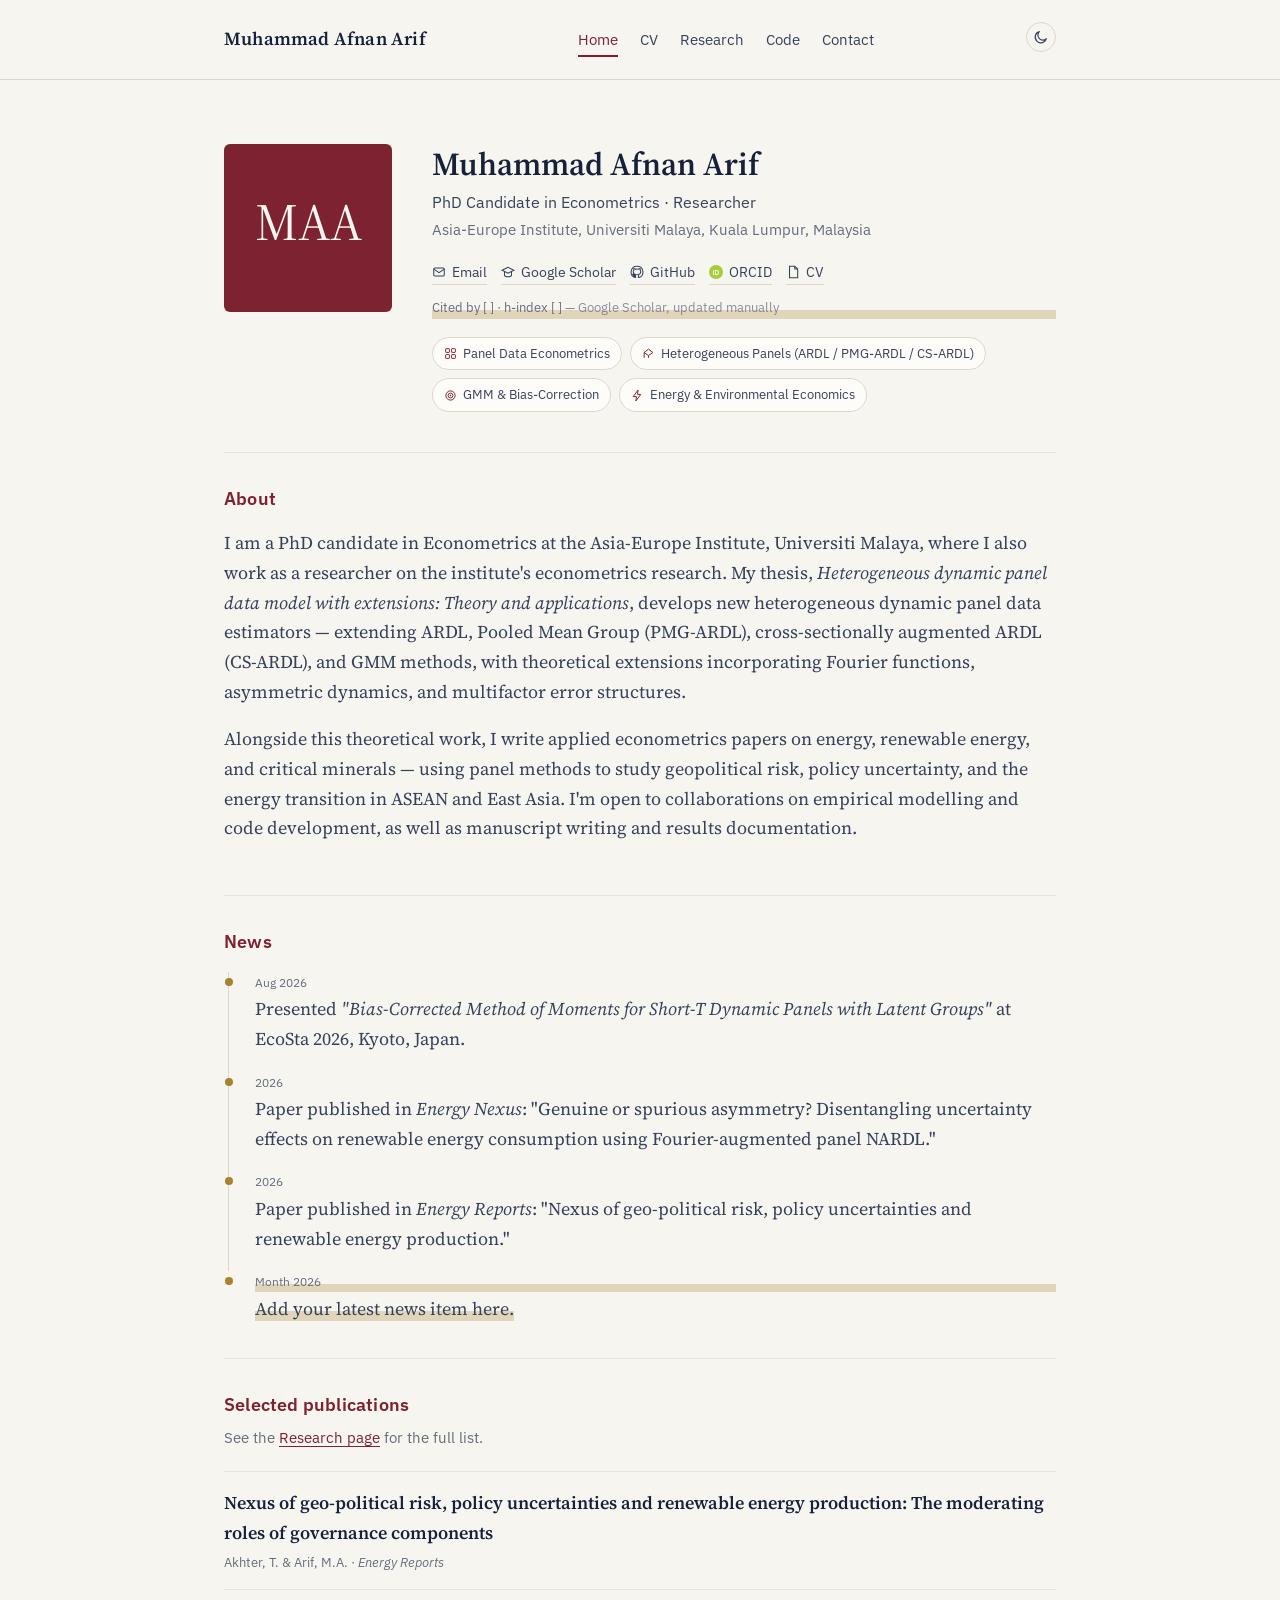
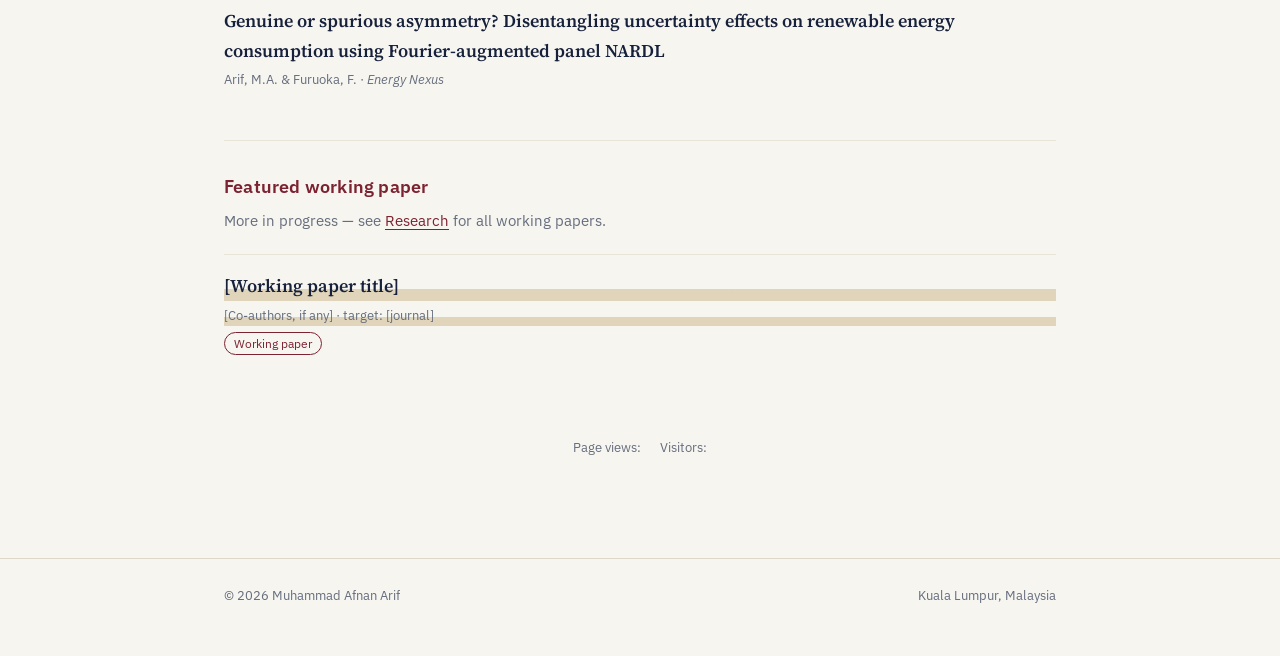
==== index.html @ 2449d8ac "Add files via upload" ====
<!doctype html>
<html lang="en">
<head>
<meta charset="utf-8">
<meta name="viewport" content="width=device-width, initial-scale=1.0">
<title>Muhammad Afnan Arif</title>
<meta name="description" content="Muhammad Afnan Arif — PhD Candidate in Econometrics, Asia-Europe Institute, Universiti Malaya. Research on heterogeneous dynamic panel data models and energy economics.">
<link rel="icon" type="image/svg+xml" href="assets/favicon.svg">
<!-- EDIT: replace https://your-username.github.io with your real site URL once deployed -->
<meta property="og:type" content="website">
<meta property="og:title" content="Muhammad Afnan Arif">
<meta property="og:description" content="PhD Candidate in Econometrics, Asia-Europe Institute, Universiti Malaya. Research on heterogeneous dynamic panel data models and energy economics.">
<meta property="og:image" content="https://your-username.github.io/assets/og-image.png">
<meta property="og:url" content="https://your-username.github.io/">
<meta name="twitter:card" content="summary_large_image">
<meta name="twitter:image" content="https://your-username.github.io/assets/og-image.png">
<link rel="preconnect" href="https://fonts.googleapis.com">
<link href="https://fonts.googleapis.com/css2?family=Source+Serif+4:opsz,wght@8..60,400;8..60,600;8..60,700&family=IBM+Plex+Sans:wght@400;500;600&display=swap" rel="stylesheet">
<link rel="stylesheet" href="css/style.css">
<script>(function(){try{var t=localStorage.getItem('theme');if(t)document.documentElement.setAttribute('data-theme',t);}catch(e){}})();</script>
</head>
<body data-page="home">

<header class="topbar">
  <div class="topbar-inner">
    <a class="brand" href="index.html">Muhammad Afnan Arif</a>
    <nav class="mainnav" aria-label="Primary">
      <a href="index.html" aria-current="page">Home</a>
      <a href="cv.html">CV</a>
      <a href="research.html">Research</a>
      <a href="code.html">Code</a>
      <a href="contact.html">Contact</a>
    </nav>
    <button id="theme-toggle" class="theme-toggle" type="button" aria-label="Switch to dark mode"></button>
  </div>
</header>

<main>
  <div class="wrap-wide">

    <section class="hero">
      <div class="hero-grid">
        <div class="hero-photo">
          <!-- EDIT: replace with <img src="assets/photo.jpg" width="168" height="168" style="border-radius:6px;object-fit:cover;" alt="Muhammad Afnan Arif"> -->
          <svg width="168" height="168" viewBox="0 0 168 168" xmlns="http://www.w3.org/2000/svg" role="img" aria-label="Placeholder portrait">
            <rect width="168" height="168" fill="#7c2230"/>
            <text x="50%" y="54%" text-anchor="middle" font-family="Source Serif 4, Georgia, serif" font-size="52" fill="#f6f5f0" dy=".1em">MAA</text>
          </svg>
        </div>
        <div class="hero-text">
          <h1>Muhammad Afnan Arif</h1>
          <p class="hero-role">PhD Candidate in Econometrics · Researcher</p>
          <p class="hero-affil">Asia-Europe Institute, Universiti Malaya, Kuala Lumpur, Malaysia</p>

          <div class="hero-links">
            <a href="mailto:muhdafnanarif@gmail.com">
              <svg viewBox="0 0 24 24" fill="none" stroke="currentColor" stroke-width="1.8"><rect x="3" y="5" width="18" height="14" rx="2"/><path d="M3 7l9 6 9-6"/></svg>
              Email
            </a>
            <a href="https://scholar.google.com/" target="_blank" rel="noopener"><!-- EDIT: your Google Scholar URL -->
              <svg viewBox="0 0 24 24" fill="none" stroke="currentColor" stroke-width="1.8"><path d="M12 4 2 9l10 5 10-5-10-5Z"/><path d="M6 12v5c0 1.5 3 3 6 3s6-1.5 6-3v-5"/></svg>
              Google Scholar
            </a>
            <a href="https://github.com/afnanarif04" target="_blank" rel="noopener">
              <svg viewBox="0 0 24 24" fill="none" stroke="currentColor" stroke-width="1.8"><path d="M12 2a10 10 0 0 0-3.16 19.5c.5.1.68-.22.68-.48v-1.7c-2.78.6-3.37-1.34-3.37-1.34-.46-1.16-1.11-1.47-1.11-1.47-.9-.62.07-.6.07-.6 1 .07 1.53 1.03 1.53 1.03.9 1.52 2.34 1.08 2.91.83.09-.65.35-1.08.63-1.33-2.22-.25-4.56-1.11-4.56-4.94 0-1.09.39-1.98 1.03-2.68-.1-.25-.45-1.27.1-2.65 0 0 .84-.27 2.75 1.02a9.6 9.6 0 0 1 5 0c1.91-1.3 2.75-1.02 2.75-1.02.55 1.38.2 2.4.1 2.65.64.7 1.03 1.59 1.03 2.68 0 3.84-2.35 4.68-4.58 4.93.36.31.68.92.68 1.86v2.75c0 .27.18.58.69.48A10 10 0 0 0 12 2Z"/></svg>
              GitHub
            </a>
            <a href="https://orcid.org/" target="_blank" rel="noopener"><!-- EDIT: your ORCID URL -->
              <svg viewBox="0 0 24 24"><circle cx="12" cy="12" r="12" fill="#A6CE39"/><text x="12" y="16.5" text-anchor="middle" font-family="Arial, sans-serif" font-size="11" font-weight="700" fill="#ffffff">iD</text></svg>
              ORCID
            </a>
            <a href="cv.html">
              <svg viewBox="0 0 24 24" fill="none" stroke="currentColor" stroke-width="1.8"><path d="M6 2h9l5 5v15H6z"/><path d="M15 2v5h5"/></svg>
              CV
            </a>
          </div>

          <p class="scholar-stats tofill">Cited by [ ] · h-index [ ] <span style="opacity:.75;">— Google Scholar, updated manually</span></p>

          <ul class="tags" aria-label="Research interests">
            <li>
              <svg viewBox="0 0 24 24" fill="none" stroke="currentColor" stroke-width="1.8"><rect x="3" y="3" width="7" height="7" rx="1"/><rect x="14" y="3" width="7" height="7" rx="1"/><rect x="3" y="14" width="7" height="7" rx="1"/><rect x="14" y="14" width="7" height="7" rx="1"/></svg>
              Panel Data Econometrics
            </li>
            <li>
              <svg viewBox="0 0 24 24" fill="none" stroke="currentColor" stroke-width="1.8"><path d="M4 20V10M4 10 12 4l8 6M4 10l8 6 8-6M12 16v4"/></svg>
              Heterogeneous Panels (ARDL / PMG-ARDL / CS-ARDL)
            </li>
            <li>
              <svg viewBox="0 0 24 24" fill="none" stroke="currentColor" stroke-width="1.8"><circle cx="12" cy="12" r="8.5"/><circle cx="12" cy="12" r="4.5"/><circle cx="12" cy="12" r="0.8" fill="currentColor"/></svg>
              GMM &amp; Bias-Correction
            </li>
            <li>
              <svg viewBox="0 0 24 24" fill="none" stroke="currentColor" stroke-width="1.8"><path d="M13 2 4 14h6l-1 8 9-12h-6l1-8Z" stroke-linejoin="round"/></svg>
              Energy &amp; Environmental Economics
            </li>
          </ul>
        </div>
      </div>
    </section>

    <section class="block reveal">
      <h2>About</h2>
      <p>I am a PhD candidate in Econometrics at the Asia-Europe Institute, Universiti Malaya, where I also work as a researcher on the institute's econometrics research. My thesis, <em>Heterogeneous dynamic panel data model with extensions: Theory and applications</em>, develops new heterogeneous dynamic panel data estimators — extending ARDL, Pooled Mean Group (PMG-ARDL), cross-sectionally augmented ARDL (CS-ARDL), and GMM methods, with theoretical extensions incorporating Fourier functions, asymmetric dynamics, and multifactor error structures.</p>
      <p>Alongside this theoretical work, I write applied econometrics papers on energy, renewable energy, and critical minerals — using panel methods to study geopolitical risk, policy uncertainty, and the energy transition in ASEAN and East Asia. I'm open to collaborations on empirical modelling and code development, as well as manuscript writing and results documentation.</p>
    </section>

    <section class="block reveal">
      <h2>News</h2>
      <ul class="timeline">
        <li>
          <time>Aug 2026</time>
          <span>Presented <em>"Bias-Corrected Method of Moments for Short-T Dynamic Panels with Latent Groups"</em> at EcoSta 2026, Kyoto, Japan.</span>
        </li>
        <li>
          <time>2026</time>
          <span>Paper published in <em>Energy Nexus</em>: "Genuine or spurious asymmetry? Disentangling uncertainty effects on renewable energy consumption using Fourier-augmented panel NARDL."</span>
        </li>
        <li>
          <time>2026</time>
          <span>Paper published in <em>Energy Reports</em>: "Nexus of geo-political risk, policy uncertainties and renewable energy production."</span>
        </li>
        <li>
          <time class="tofill">Month 2026</time>
          <!-- EDIT: add your latest update here, newest at the top -->
          <span class="tofill">Add your latest news item here.</span>
        </li>
      </ul>
    </section>

    <section class="block reveal">
      <h2>Selected publications</h2>
      <p class="lede">See the <a href="research.html">Research page</a> for the full list.</p>
      <div class="entry">
        <div class="entry-title">Nexus of geo-political risk, policy uncertainties and renewable energy production: The moderating roles of governance components</div>
        <div class="entry-meta">Akhter, T. &amp; Arif, M.A. · <em>Energy Reports</em></div>
      </div>
      <div class="entry">
        <div class="entry-title">Genuine or spurious asymmetry? Disentangling uncertainty effects on renewable energy consumption using Fourier-augmented panel NARDL</div>
        <div class="entry-meta">Arif, M.A. &amp; Furuoka, F. · <em>Energy Nexus</em></div>
      </div>
    </section>

    <section class="block reveal">
      <h2>Featured working paper</h2>
      <p class="lede">More in progress — see <a href="research.html">Research</a> for all working papers.</p>
      <div class="entry">
        <div class="entry-title tofill">[Working paper title]</div>
        <div class="entry-meta tofill">[Co-authors, if any] · target: [journal]</div>
        <span class="entry-status">Working paper</span>
      </div>
    </section>

    <section class="stats">
      <div class="stats-counts">
        <!-- Zero-setup page/site view counter (busuanzi). Populates once the
             site is live on a real URL — shows nothing on a local file. -->
        <span id="busuanzi_container_site_pv">Page views: <span id="busuanzi_value_site_pv"></span></span>
        <span id="busuanzi_container_site_uv">Visitors: <span id="busuanzi_value_site_uv"></span></span>
      </div>
      <div class="stats-map">
        <!-- EDIT: visitor world map — free 2-minute setup, see README "Visitor map" section.
             1. Go to https://clustrmaps.com/add and enter this site's URL.
             2. Copy the <script> snippet it gives you and paste it here, replacing this comment. -->
      </div>
    </section>

  </div>
</main>

<footer class="site">
  <div class="wrap-wide">
    <span>&copy; <span id="year"></span> Muhammad Afnan Arif</span>
    <span>Kuala Lumpur, Malaysia</span>
  </div>
</footer>

<script async src="https://busuanzi.ibruce.info/busuanzi/2.3/busuanzi.pure.mini.js"></script>
<script src="js/site.js" defer></script>
</body>
</html>
---- css/style.css ----
/* ============================================================
   Academic site — design tokens
   Palette grounded in Universiti Malaya's maroon & gold, on a
   quiet paper ground, set in an academic serif.
   ============================================================ */

:root {
  --ink: #17213b;          /* deep navy-ink for text & headings */
  --ink-soft: #37415a;     /* softened ink for body copy */
  --paper: #f6f5f0;        /* warm, quiet page ground */
  --paper-raised: #fdfcf9; /* card / raised surface */
  --maroon: #7c2230;       /* primary accent — UM maroon */
  --maroon-deep: #5c1924;  /* hover / pressed state */
  --gold: #a9812f;         /* secondary accent, used sparingly */
  --muted: #656d7d;        /* meta text, dates, captions */
  --line: #ddd7c8;         /* hairline rule */
  --line-soft: #e8e4d8;

  --serif: "Source Serif 4", Georgia, "Times New Roman", serif;
  --sans: "IBM Plex Sans", -apple-system, BlinkMacSystemFont, "Segoe UI", sans-serif;

  --content-w: 700px;
  --wide-w: 880px;
}

@media (prefers-color-scheme: dark) {
  :root:not([data-theme="light"]) {
    --ink: #eae7dd;
    --ink-soft: #c9c4b6;
    --paper: #14161a;
    --paper-raised: #1b1e23;
    --maroon: #d98a95;
    --maroon-deep: #e8aab3;
    --gold: #d3b06a;
    --muted: #9a9689;
    --line: #33352f;
    --line-soft: #292b26;
  }
}
:root[data-theme="dark"] {
  --ink: #eae7dd;
  --ink-soft: #c9c4b6;
  --paper: #14161a;
  --paper-raised: #1b1e23;
  --maroon: #d98a95;
  --maroon-deep: #e8aab3;
  --gold: #d3b06a;
  --muted: #9a9689;
  --line: #33352f;
  --line-soft: #292b26;
}

* { box-sizing: border-box; }
html { -webkit-text-size-adjust: 100%; }

body {
  margin: 0;
  background: var(--paper);
  color: var(--ink-soft);
  font-family: var(--serif);
  font-size: 18px;
  line-height: 1.65;
  -webkit-font-smoothing: antialiased;
}

@media (prefers-reduced-motion: reduce) {
  * { animation-duration: 0.001ms !important; transition-duration: 0.001ms !important; }
}

h1, h2, h3 {
  color: var(--ink);
  font-family: var(--serif);
  font-weight: 600;
  line-height: 1.25;
  margin: 0 0 0.5em;
}

a { color: var(--maroon); text-decoration-thickness: 1px; text-underline-offset: 3px; }
a:hover { color: var(--maroon-deep); }
a:focus-visible, button:focus-visible {
  outline: 2px solid var(--maroon);
  outline-offset: 3px;
  border-radius: 2px;
}

.wrap { max-width: var(--content-w); margin: 0 auto; padding: 0 24px; }
.wrap-wide { max-width: var(--wide-w); margin: 0 auto; padding: 0 24px; }

/* ---------- top bar ---------- */
.topbar {
  border-bottom: 1px solid var(--line);
  padding: 22px 0;
}
.topbar-inner {
  max-width: var(--wide-w);
  margin: 0 auto;
  padding: 0 24px;
  display: flex;
  align-items: baseline;
  justify-content: space-between;
  flex-wrap: wrap;
  gap: 10px 28px;
}
.brand {
  font-family: var(--serif);
  font-weight: 600;
  font-size: 1.15rem;
  color: var(--ink);
  text-decoration: none;
  letter-spacing: 0.2px;
}
.brand:hover { color: var(--maroon); }

nav.mainnav {
  display: flex;
  gap: 22px;
  flex-wrap: wrap;
  font-family: var(--sans);
  font-size: 0.92rem;
}
nav.mainnav a {
  color: var(--ink-soft);
  text-decoration: none;
  padding-bottom: 3px;
  border-bottom: 2px solid transparent;
}
nav.mainnav a:hover { color: var(--maroon); }
nav.mainnav a[aria-current="page"] {
  color: var(--maroon);
  border-bottom-color: var(--maroon);
}

.theme-toggle {
  flex: 0 0 auto;
  width: 30px;
  height: 30px;
  display: inline-flex;
  align-items: center;
  justify-content: center;
  background: transparent;
  border: 1px solid var(--line);
  border-radius: 999px;
  color: var(--ink-soft);
  cursor: pointer;
  padding: 0;
}
.theme-toggle:hover { color: var(--maroon); border-color: var(--maroon); }
.theme-toggle svg { width: 16px; height: 16px; }

/* ---------- hero (home) ---------- */
.hero {
  padding: 56px 0 40px;
  animation: rise 0.6s ease-out both;
}
@keyframes rise {
  from { opacity: 0; transform: translateY(10px); }
  to { opacity: 1; transform: translateY(0); }
}
.hero-grid {
  display: flex;
  gap: 40px;
  align-items: flex-start;
}
.hero-photo {
  flex: 0 0 auto;
}
.hero-photo svg { display: block; border-radius: 6px; }
.hero-text { flex: 1 1 auto; min-width: 0; }
.hero-text h1 {
  font-size: clamp(1.7rem, 2.5vw, 2.15rem);
  margin-bottom: 0.15em;
}
.hero-role {
  font-family: var(--sans);
  color: var(--ink-soft);
  font-size: 1.02rem;
  margin: 0 0 0.15em;
}
.hero-affil {
  font-family: var(--sans);
  color: var(--muted);
  font-size: 0.92rem;
  margin: 0 0 18px;
}
.hero-links {
  display: flex;
  gap: 14px;
  flex-wrap: wrap;
  font-family: var(--sans);
  font-size: 0.88rem;
  margin-bottom: 18px;
}
.hero-links a {
  display: inline-flex;
  align-items: center;
  gap: 6px;
  color: var(--ink-soft);
  text-decoration: none;
  border-bottom: 1px solid var(--line);
}
.hero-links a:hover { color: var(--maroon); border-color: var(--maroon); }
.hero-links svg { width: 14px; height: 14px; }

.scholar-stats {
  font-family: var(--sans);
  font-size: 0.82rem;
  color: var(--muted);
  margin: -6px 0 18px;
}

@media (max-width: 620px) {
  .hero-grid { flex-direction: column; gap: 22px; }
}

/* ---------- research tags (chips) ---------- */
.tags { display: flex; flex-wrap: wrap; gap: 8px; margin: 4px 0 0; padding: 0; list-style: none; }
.tags li {
  font-family: var(--sans);
  font-size: 0.82rem;
  color: var(--ink-soft);
  background: var(--paper-raised);
  border: 1px solid var(--line);
  padding: 5px 11px;
  border-radius: 999px;
  display: inline-flex;
  align-items: center;
  gap: 6px;
}
.tags li svg { width: 13px; height: 13px; flex: 0 0 auto; color: var(--maroon); }

/* ---------- section rhythm ---------- */
main { padding: 8px 0 80px; }
section.block { padding: 34px 0; border-top: 1px solid var(--line-soft); }
section.block:first-of-type { border-top: none; }
section.block h2 {
  font-size: 1.15rem;
  font-family: var(--sans);
  font-weight: 600;
  letter-spacing: 0.2px;
  color: var(--maroon);
  margin-bottom: 1em;
}
.lede { color: var(--muted); font-family: var(--sans); font-size: 0.95rem; margin-top: -0.6em; margin-bottom: 1.4em; }

/* ---------- news / updates timeline ---------- */
.timeline { list-style: none; margin: 0; padding: 0; }
.timeline li {
  position: relative;
  padding-left: 26px;
  padding-bottom: 18px;
  border-left: 1px solid var(--line);
  margin-left: 4px;
}
.timeline li:last-child { border-left-color: transparent; padding-bottom: 0; }
.timeline li::before {
  content: "";
  position: absolute;
  left: -4.5px; top: 6px;
  width: 8px; height: 8px;
  border-radius: 50%;
  background: var(--gold);
}
.timeline time {
  display: block;
  font-family: var(--sans);
  font-size: 0.78rem;
  color: var(--muted);
  margin-bottom: 2px;
}
/* Timeline used for CV entries (dot + connecting line, row content inside) */
.timeline .cv-row { border-top: none; padding: 0; }

/* ---------- publications / cv entries ---------- */
.entry-group { margin-bottom: 10px; }
.entry-group h3 {
  font-family: var(--sans);
  font-size: 0.98rem;
  font-weight: 600;
  color: var(--ink);
  margin: 0 0 14px;
}
.entry {
  padding: 16px 0;
  border-top: 1px solid var(--line-soft);
}
.entry:first-child { border-top: none; }
.entry-title { font-weight: 600; color: var(--ink); }
.entry-meta {
  font-family: var(--sans);
  font-size: 0.84rem;
  color: var(--muted);
  margin-top: 3px;
}
.entry-status {
  display: inline-block;
  font-family: var(--sans);
  font-size: 0.74rem;
  color: var(--maroon);
  border: 1px solid var(--maroon);
  border-radius: 999px;
  padding: 1px 9px;
  margin-top: 6px;
}
.badge-row { display: flex; flex-wrap: wrap; align-items: center; gap: 8px; margin-top: 6px; }
.badge-row .entry-status { margin-top: 0; }
.qbadge {
  display: inline-block;
  font-family: var(--sans);
  font-size: 0.74rem;
  font-weight: 600;
  color: #6b5716;
  background: rgba(169, 129, 47, 0.14);
  border: 1px solid rgba(169, 129, 47, 0.4);
  border-radius: 999px;
  padding: 1px 9px;
}
:root[data-theme="dark"] .qbadge { color: #e3cf94; }
@media (prefers-color-scheme: dark) {
  :root:not([data-theme="light"]) .qbadge { color: #e3cf94; }
}
.entry-links { margin-top: 8px; font-family: var(--sans); font-size: 0.86rem; display: flex; gap: 14px; }

/* ---------- collapsible paper entries ---------- */
.paper {
  padding: 18px 0;
  border-top: 1px solid var(--line-soft);
}
.paper:first-child { border-top: none; }
.paper > summary {
  list-style: none;
  cursor: pointer;
  display: flex;
  align-items: flex-start;
  gap: 10px;
  outline-offset: 4px;
}
.paper > summary::-webkit-details-marker { display: none; }
.paper > summary::before {
  content: "";
  flex: 0 0 auto;
  width: 9px;
  height: 9px;
  margin-top: 7px;
  border-right: 2px solid var(--maroon);
  border-bottom: 2px solid var(--maroon);
  transform: rotate(-45deg);
  transition: transform 0.18s ease;
}
.paper[open] > summary::before { transform: rotate(45deg); margin-top: 4px; }
.paper > summary .summary-text { flex: 1 1 auto; min-width: 0; }
.paper-body { padding: 16px 0 0 19px; animation: rise 0.25s ease-out both; }
.paper-body h4 {
  font-family: var(--sans);
  font-size: 0.78rem;
  color: var(--muted);
  margin: 0 0 6px;
  font-weight: 600;
}
.paper-body .abstract { margin: 0 0 16px; }
.highlights { margin: 0 0 16px; padding-left: 1.1em; }
.highlights li { margin-bottom: 5px; }

/* CV rows: role/date pairing */
.cv-row {
  display: flex;
  justify-content: space-between;
  gap: 18px;
  padding: 14px 0;
  border-top: 1px solid var(--line-soft);
}
.cv-row:first-child { border-top: none; }
.cv-row .what { flex: 1 1 auto; }
.cv-row .what .role { color: var(--ink); font-weight: 600; }
.cv-row .what .org { font-family: var(--sans); font-size: 0.9rem; color: var(--ink-soft); }
.cv-row .when {
  flex: 0 0 auto;
  font-family: var(--sans);
  font-size: 0.84rem;
  color: var(--muted);
  white-space: nowrap;
  padding-top: 2px;
}

/* ---------- buttons ---------- */
.btn {
  display: inline-block;
  font-family: var(--sans);
  font-size: 0.88rem;
  color: var(--paper-raised);
  background: var(--maroon);
  padding: 9px 18px;
  border-radius: 4px;
  text-decoration: none;
}
.btn:hover { background: var(--maroon-deep); color: var(--paper-raised); }
.btn-outline {
  display: inline-block;
  font-family: var(--sans);
  font-size: 0.88rem;
  color: var(--maroon);
  border: 1px solid var(--maroon);
  padding: 8px 17px;
  border-radius: 4px;
  text-decoration: none;
}
.btn-outline:hover { background: var(--maroon); color: var(--paper-raised); }

/* ---------- contact ---------- */
.contact-grid {
  display: grid;
  grid-template-columns: 1fr 1fr;
  gap: 30px;
}
@media (max-width: 620px) { .contact-grid { grid-template-columns: 1fr; } }
.contact-item dt {
  font-family: var(--sans);
  font-size: 0.78rem;
  text-transform: none;
  color: var(--muted);
  margin-bottom: 3px;
}
.contact-item dd { margin: 0 0 18px; }

/* ---------- site statistics (pageviews + visitor map) ---------- */
.stats {
  text-align: center;
  padding: 30px 0 6px;
  font-family: var(--sans);
  font-size: 0.8rem;
  color: var(--muted);
}
.stats-counts { margin-bottom: 14px; }
.stats-counts span + span { margin-left: 16px; }
.stats-map { display: flex; justify-content: center; }

/* ---------- footer ---------- */
footer.site {
  border-top: 1px solid var(--line);
  padding: 26px 0 50px;
  font-family: var(--sans);
  font-size: 0.82rem;
  color: var(--muted);
}
footer.site .wrap-wide { display: flex; justify-content: space-between; flex-wrap: wrap; gap: 8px; }

/* ---------- scroll-reveal (Home page only; progressive enhancement —
   sections stay fully visible unless JS adds body.js-reveal) ---------- */
body.js-reveal .reveal {
  opacity: 0;
  transform: translateY(16px);
  transition: opacity 0.5s ease, transform 0.5s ease;
}
body.js-reveal .reveal.is-visible {
  opacity: 1;
  transform: translateY(0);
}

/* ---------- placeholder marker (remove/replace before publishing) ---------- */
.tofill {
  background: linear-gradient(transparent 60%, rgba(169,129,47,0.28) 60%);
}
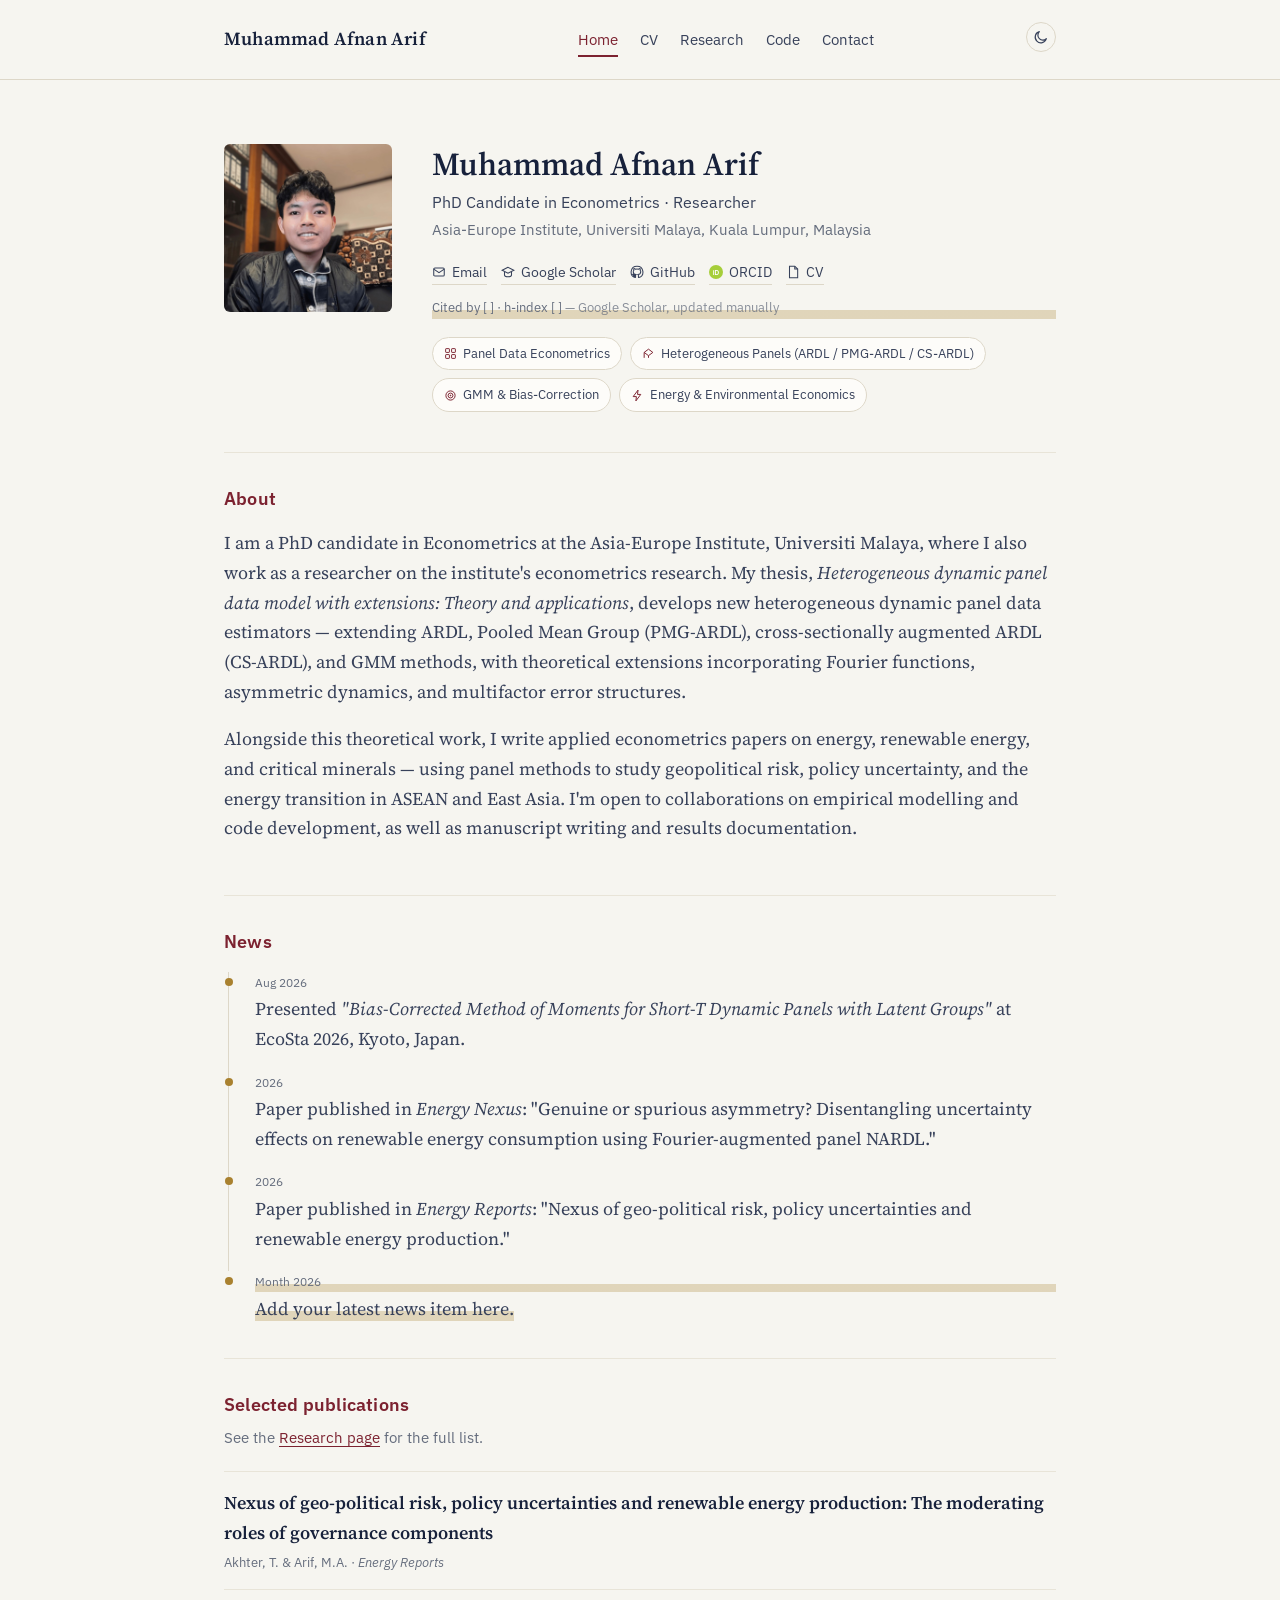
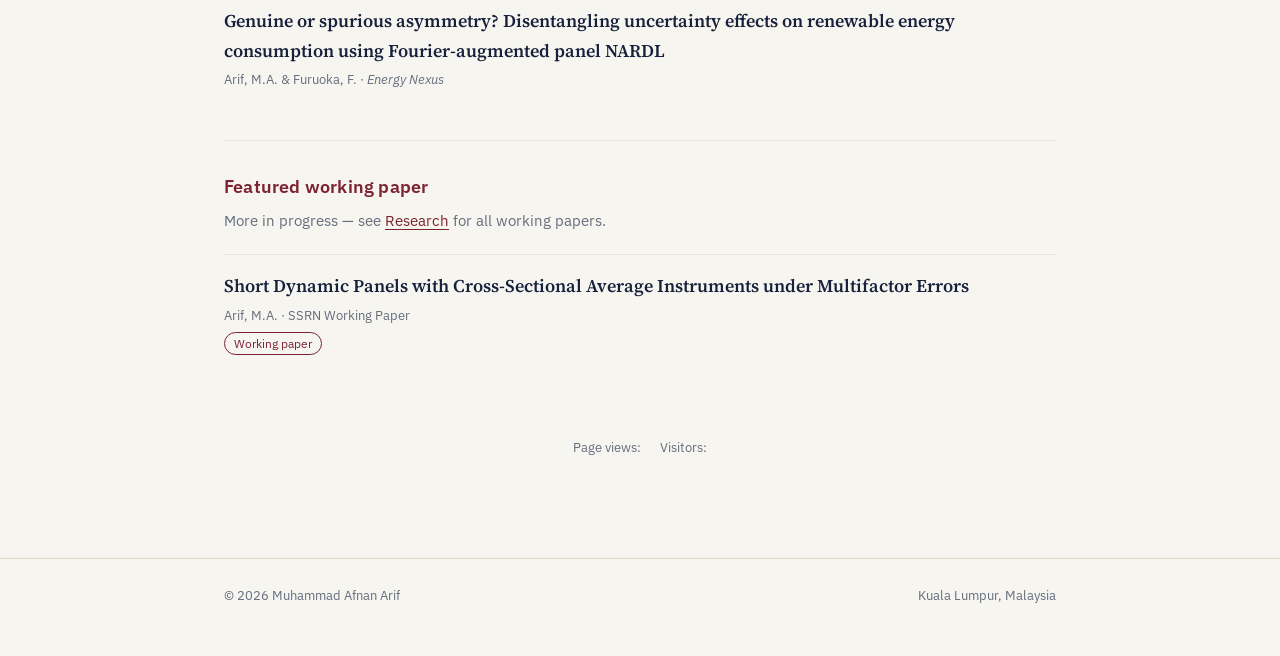
==== commit 0aaa1d75: "Add files via upload" ====
--- a/index.html
+++ b/index.html
@@ -6,14 +6,13 @@
 <title>Muhammad Afnan Arif</title>
 <meta name="description" content="Muhammad Afnan Arif — PhD Candidate in Econometrics, Asia-Europe Institute, Universiti Malaya. Research on heterogeneous dynamic panel data models and energy economics.">
 <link rel="icon" type="image/svg+xml" href="assets/favicon.svg">
-<!-- EDIT: replace https://your-username.github.io with your real site URL once deployed -->
 <meta property="og:type" content="website">
 <meta property="og:title" content="Muhammad Afnan Arif">
 <meta property="og:description" content="PhD Candidate in Econometrics, Asia-Europe Institute, Universiti Malaya. Research on heterogeneous dynamic panel data models and energy economics.">
-<meta property="og:image" content="https://your-username.github.io/assets/og-image.png">
-<meta property="og:url" content="https://your-username.github.io/">
+<meta property="og:image" content="https://afnanarif04.github.io/muhdafnanarif/assets/og-image.png">
+<meta property="og:url" content="https://afnanarif04.github.io/muhdafnanarif/">
 <meta name="twitter:card" content="summary_large_image">
-<meta name="twitter:image" content="https://your-username.github.io/assets/og-image.png">
+<meta name="twitter:image" content="https://afnanarif04.github.io/muhdafnanarif/assets/og-image.png">
 <link rel="preconnect" href="https://fonts.googleapis.com">
 <link href="https://fonts.googleapis.com/css2?family=Source+Serif+4:opsz,wght@8..60,400;8..60,600;8..60,700&family=IBM+Plex+Sans:wght@400;500;600&display=swap" rel="stylesheet">
 <link rel="stylesheet" href="css/style.css">
@@ -41,11 +40,7 @@
     <section class="hero">
       <div class="hero-grid">
         <div class="hero-photo">
-          <!-- EDIT: replace with <img src="assets/photo.jpg" width="168" height="168" style="border-radius:6px;object-fit:cover;" alt="Muhammad Afnan Arif"> -->
-          <svg width="168" height="168" viewBox="0 0 168 168" xmlns="http://www.w3.org/2000/svg" role="img" aria-label="Placeholder portrait">
-            <rect width="168" height="168" fill="#7c2230"/>
-            <text x="50%" y="54%" text-anchor="middle" font-family="Source Serif 4, Georgia, serif" font-size="52" fill="#f6f5f0" dy=".1em">MAA</text>
-          </svg>
+          <img src="assets/photo.jpg" width="168" height="168" style="border-radius:6px;object-fit:cover;display:block;" alt="Muhammad Afnan Arif">
         </div>
         <div class="hero-text">
           <h1>Muhammad Afnan Arif</h1>
@@ -57,7 +52,7 @@
               <svg viewBox="0 0 24 24" fill="none" stroke="currentColor" stroke-width="1.8"><rect x="3" y="5" width="18" height="14" rx="2"/><path d="M3 7l9 6 9-6"/></svg>
               Email
             </a>
-            <a href="https://scholar.google.com/" target="_blank" rel="noopener"><!-- EDIT: your Google Scholar URL -->
+            <a href="https://scholar.google.com/citations?user=O4lJLBcAAAAJ" target="_blank" rel="noopener">
               <svg viewBox="0 0 24 24" fill="none" stroke="currentColor" stroke-width="1.8"><path d="M12 4 2 9l10 5 10-5-10-5Z"/><path d="M6 12v5c0 1.5 3 3 6 3s6-1.5 6-3v-5"/></svg>
               Google Scholar
             </a>
@@ -65,7 +60,7 @@
               <svg viewBox="0 0 24 24" fill="none" stroke="currentColor" stroke-width="1.8"><path d="M12 2a10 10 0 0 0-3.16 19.5c.5.1.68-.22.68-.48v-1.7c-2.78.6-3.37-1.34-3.37-1.34-.46-1.16-1.11-1.47-1.11-1.47-.9-.62.07-.6.07-.6 1 .07 1.53 1.03 1.53 1.03.9 1.52 2.34 1.08 2.91.83.09-.65.35-1.08.63-1.33-2.22-.25-4.56-1.11-4.56-4.94 0-1.09.39-1.98 1.03-2.68-.1-.25-.45-1.27.1-2.65 0 0 .84-.27 2.75 1.02a9.6 9.6 0 0 1 5 0c1.91-1.3 2.75-1.02 2.75-1.02.55 1.38.2 2.4.1 2.65.64.7 1.03 1.59 1.03 2.68 0 3.84-2.35 4.68-4.58 4.93.36.31.68.92.68 1.86v2.75c0 .27.18.58.69.48A10 10 0 0 0 12 2Z"/></svg>
               GitHub
             </a>
-            <a href="https://orcid.org/" target="_blank" rel="noopener"><!-- EDIT: your ORCID URL -->
+            <a href="https://orcid.org/0009-0008-9717-5275" target="_blank" rel="noopener">
               <svg viewBox="0 0 24 24"><circle cx="12" cy="12" r="12" fill="#A6CE39"/><text x="12" y="16.5" text-anchor="middle" font-family="Arial, sans-serif" font-size="11" font-weight="700" fill="#ffffff">iD</text></svg>
               ORCID
             </a>
@@ -145,8 +140,8 @@
       <h2>Featured working paper</h2>
       <p class="lede">More in progress — see <a href="research.html">Research</a> for all working papers.</p>
       <div class="entry">
-        <div class="entry-title tofill">[Working paper title]</div>
-        <div class="entry-meta tofill">[Co-authors, if any] · target: [journal]</div>
+        <div class="entry-title">Short Dynamic Panels with Cross-Sectional Average Instruments under Multifactor Errors</div>
+        <div class="entry-meta">Arif, M.A. · SSRN Working Paper</div>
         <span class="entry-status">Working paper</span>
       </div>
     </section>
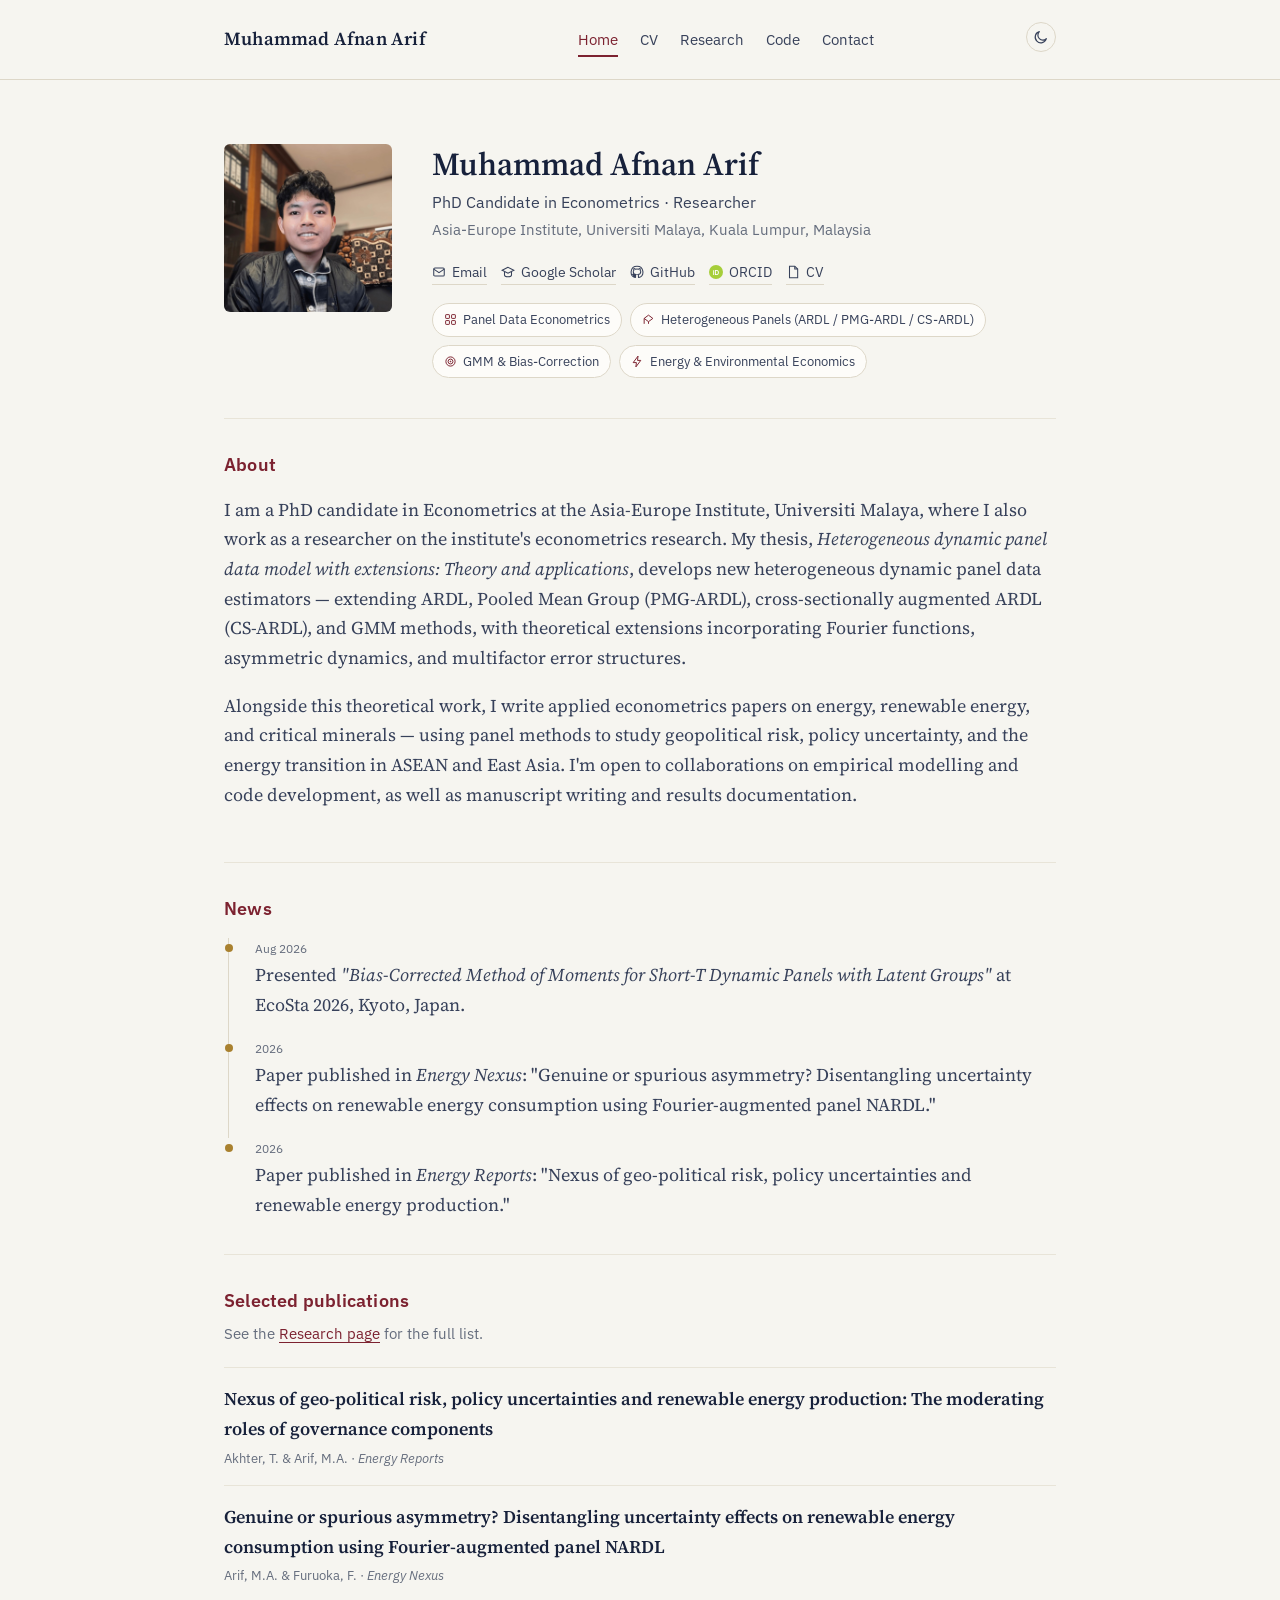
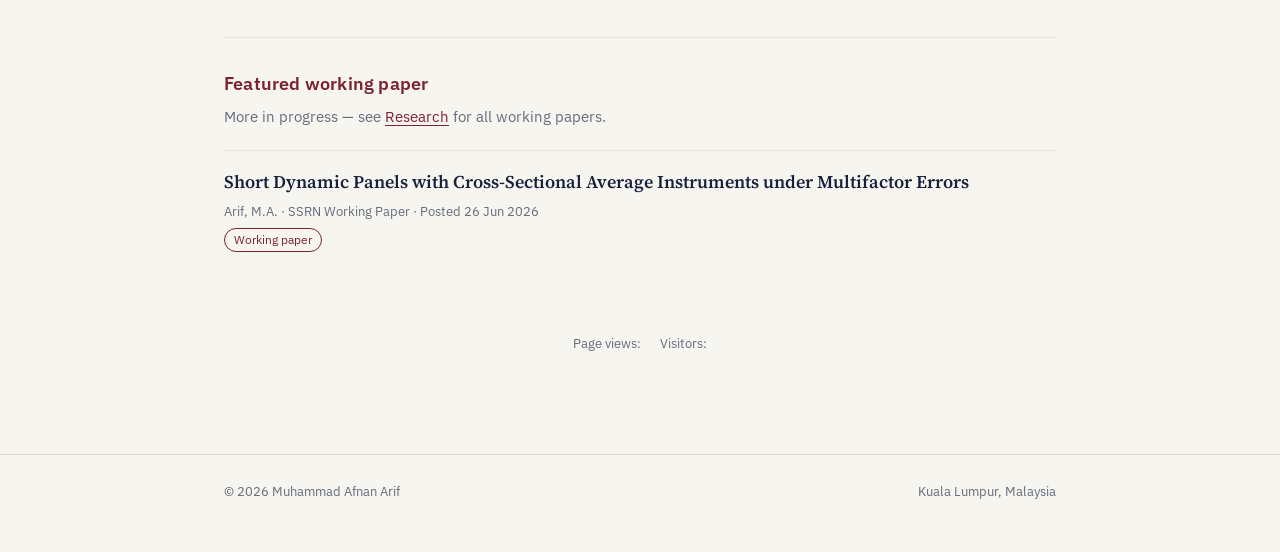
==== commit 0d9f1a48: "Add files via upload" ====
--- a/index.html
+++ b/index.html
@@ -70,8 +70,6 @@
             </a>
           </div>
 
-          <p class="scholar-stats tofill">Cited by [ ] · h-index [ ] <span style="opacity:.75;">— Google Scholar, updated manually</span></p>
-
           <ul class="tags" aria-label="Research interests">
             <li>
               <svg viewBox="0 0 24 24" fill="none" stroke="currentColor" stroke-width="1.8"><rect x="3" y="3" width="7" height="7" rx="1"/><rect x="14" y="3" width="7" height="7" rx="1"/><rect x="3" y="14" width="7" height="7" rx="1"/><rect x="14" y="14" width="7" height="7" rx="1"/></svg>
@@ -115,12 +113,8 @@
           <time>2026</time>
           <span>Paper published in <em>Energy Reports</em>: "Nexus of geo-political risk, policy uncertainties and renewable energy production."</span>
         </li>
-        <li>
-          <time class="tofill">Month 2026</time>
-          <!-- EDIT: add your latest update here, newest at the top -->
-          <span class="tofill">Add your latest news item here.</span>
-        </li>
       </ul>
+      <!-- Add newer items above, newest at the top, as <li><time>...</time><span>...</span></li> -->
     </section>
 
     <section class="block reveal">
@@ -141,7 +135,7 @@
       <p class="lede">More in progress — see <a href="research.html">Research</a> for all working papers.</p>
       <div class="entry">
         <div class="entry-title">Short Dynamic Panels with Cross-Sectional Average Instruments under Multifactor Errors</div>
-        <div class="entry-meta">Arif, M.A. · SSRN Working Paper</div>
+        <div class="entry-meta">Arif, M.A. · SSRN Working Paper · Posted 26 Jun 2026</div>
         <span class="entry-status">Working paper</span>
       </div>
     </section>
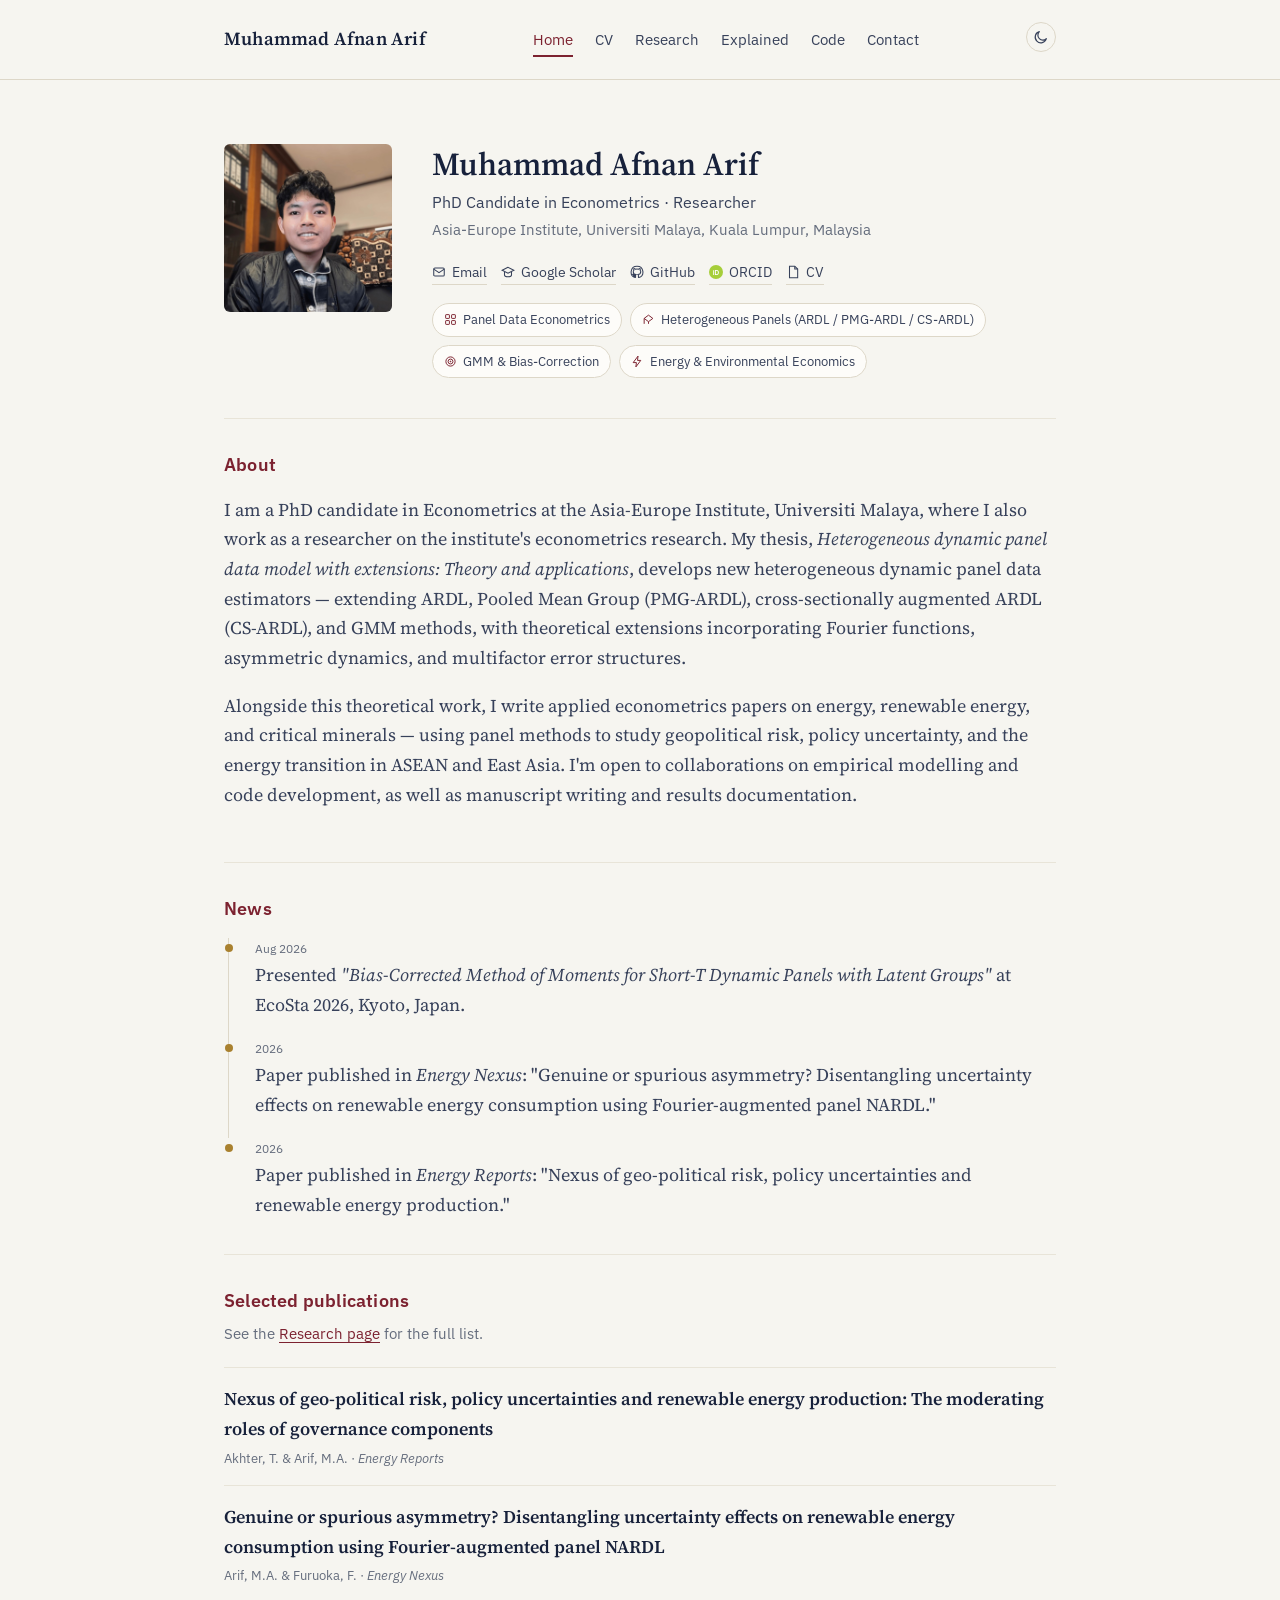
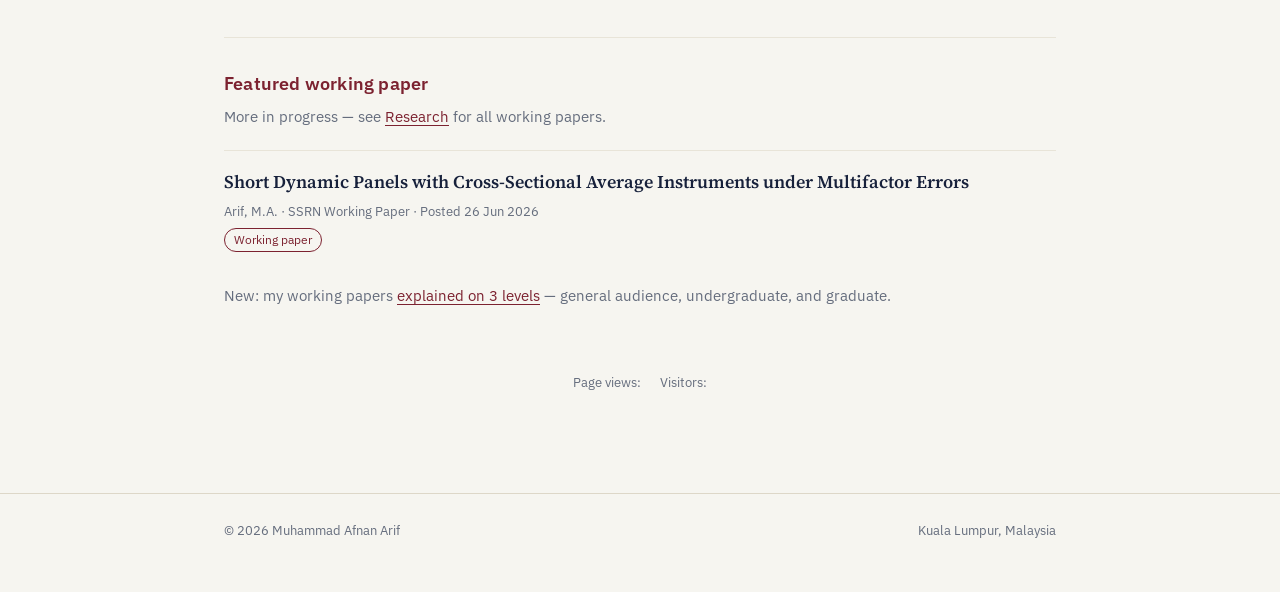
==== commit f542b1fb: "Add files via upload" ====
--- a/index.html
+++ b/index.html
@@ -27,6 +27,7 @@
       <a href="index.html" aria-current="page">Home</a>
       <a href="cv.html">CV</a>
       <a href="research.html">Research</a>
+      <a href="explained.html">Explained</a>
       <a href="code.html">Code</a>
       <a href="contact.html">Contact</a>
     </nav>
@@ -138,6 +139,7 @@
         <div class="entry-meta">Arif, M.A. · SSRN Working Paper · Posted 26 Jun 2026</div>
         <span class="entry-status">Working paper</span>
       </div>
+      <p class="lede" style="margin-top:14px; margin-bottom:0;">New: my working papers <a href="explained.html">explained on 3 levels</a> &mdash; general audience, undergraduate, and graduate.</p>
     </section>
 
     <section class="stats">
--- a/css/style.css
+++ b/css/style.css
@@ -459,3 +459,136 @@
 .tofill {
   background: linear-gradient(transparent 60%, rgba(169,129,47,0.28) 60%);
 }
+
+/* ============================================================
+   "Research explained" page — 3-level explanations.
+   Progressive enhancement: with no JS every level is shown in
+   turn, each under its own label. js/site.js adds body.js-levels,
+   reveals the switcher and shows one level at a time.
+   ============================================================ */
+.intro { color: var(--ink-soft); margin: 0.6em 0 0.9em; }
+.note {
+  font-family: var(--sans);
+  font-size: 0.86rem;
+  color: var(--muted);
+  border-left: 3px solid var(--gold);
+  padding: 2px 0 2px 14px;
+  margin: 0 0 22px;
+}
+.theme-line { margin: 22px 0 18px; }
+
+.level-switch {
+  display: inline-flex;
+  flex-wrap: wrap;
+  gap: 0;
+  border: 1px solid var(--maroon);
+  border-radius: 999px;
+  overflow: hidden;
+  margin: 4px 0 8px;
+}
+.level-switch[hidden] { display: none; }
+.level-btn {
+  font-family: var(--sans);
+  font-size: 0.88rem;
+  font-weight: 500;
+  color: var(--maroon);
+  background: transparent;
+  border: 0;
+  border-right: 1px solid var(--maroon);
+  padding: 9px 18px;
+  cursor: pointer;
+}
+.level-btn:last-child { border-right: 0; }
+.level-btn:hover { background: rgba(124, 34, 48, 0.08); }
+.level-btn[aria-pressed="true"] {
+  background: var(--maroon);
+  color: var(--paper-raised);
+}
+:root[data-theme="dark"] .level-btn[aria-pressed="true"] { color: #14161a; }
+@media (prefers-color-scheme: dark) {
+  :root:not([data-theme="light"]) .level-btn[aria-pressed="true"] { color: #14161a; }
+}
+.level-btn:focus-visible { outline-offset: -3px; }
+@media (max-width: 480px) {
+  .level-switch { display: flex; border-radius: 12px; }
+  .level-btn { flex: 1 1 100%; border-right: 0; border-bottom: 1px solid var(--maroon); }
+  .level-btn:last-child { border-bottom: 0; }
+}
+
+.paper-jump {
+  list-style: none;
+  margin: 18px 0 0;
+  padding: 0;
+  display: grid;
+  gap: 8px;
+  font-family: var(--sans);
+  font-size: 0.9rem;
+}
+.paper-jump a {
+  display: flex;
+  gap: 12px;
+  align-items: baseline;
+  text-decoration: none;
+  color: var(--ink);
+  background: var(--paper-raised);
+  border: 1px solid var(--line);
+  border-radius: 6px;
+  padding: 9px 14px;
+}
+.paper-jump a:hover { border-color: var(--maroon); color: var(--maroon); }
+.paper-jump span { font-size: 0.76rem; color: var(--gold); font-weight: 600; flex: 0 0 auto; }
+
+section.explained { scroll-margin-top: 12px; }
+section.explained h2 {
+  font-family: var(--serif);
+  font-size: 1.28rem;
+  color: var(--ink);
+  line-height: 1.3;
+  margin-bottom: 0.4em;
+}
+.paper-meta {
+  font-family: var(--sans);
+  font-size: 0.84rem;
+  color: var(--muted);
+  margin: 0 0 18px;
+}
+.level + .level { margin-top: 22px; padding-top: 18px; border-top: 1px dashed var(--line); }
+.level-label {
+  font-family: var(--sans);
+  font-size: 0.74rem;
+  font-weight: 600;
+  letter-spacing: 0.4px;
+  text-transform: uppercase;
+  color: var(--gold);
+  margin: 0 0 8px;
+}
+.level p { margin: 0 0 0.9em; }
+.level .eq {
+  font-family: var(--serif);
+  font-style: italic;
+  text-align: center;
+  color: var(--ink);
+  background: var(--paper-raised);
+  border: 1px solid var(--line-soft);
+  border-radius: 4px;
+  padding: 10px 14px;
+  overflow-x: auto;
+}
+.level .aside {
+  font-family: var(--sans);
+  font-size: 0.84rem;
+  color: var(--muted);
+}
+.closing { font-family: var(--sans); font-size: 0.95rem; }
+
+/* one level at a time when JS is available */
+body.js-levels .level { margin-top: 0; padding-top: 0; border-top: 0; }
+body.js-levels .level:not(.is-active) { display: none; }
+body.js-levels .level.is-active { animation: rise 0.25s ease-out both; }
+body.js-levels .level-label { display: none; }
+
+@media print {
+  body.js-levels .level:not(.is-active) { display: block; }
+  body.js-levels .level-label { display: block; }
+  .level-switch, .theme-toggle { display: none !important; }
+}
